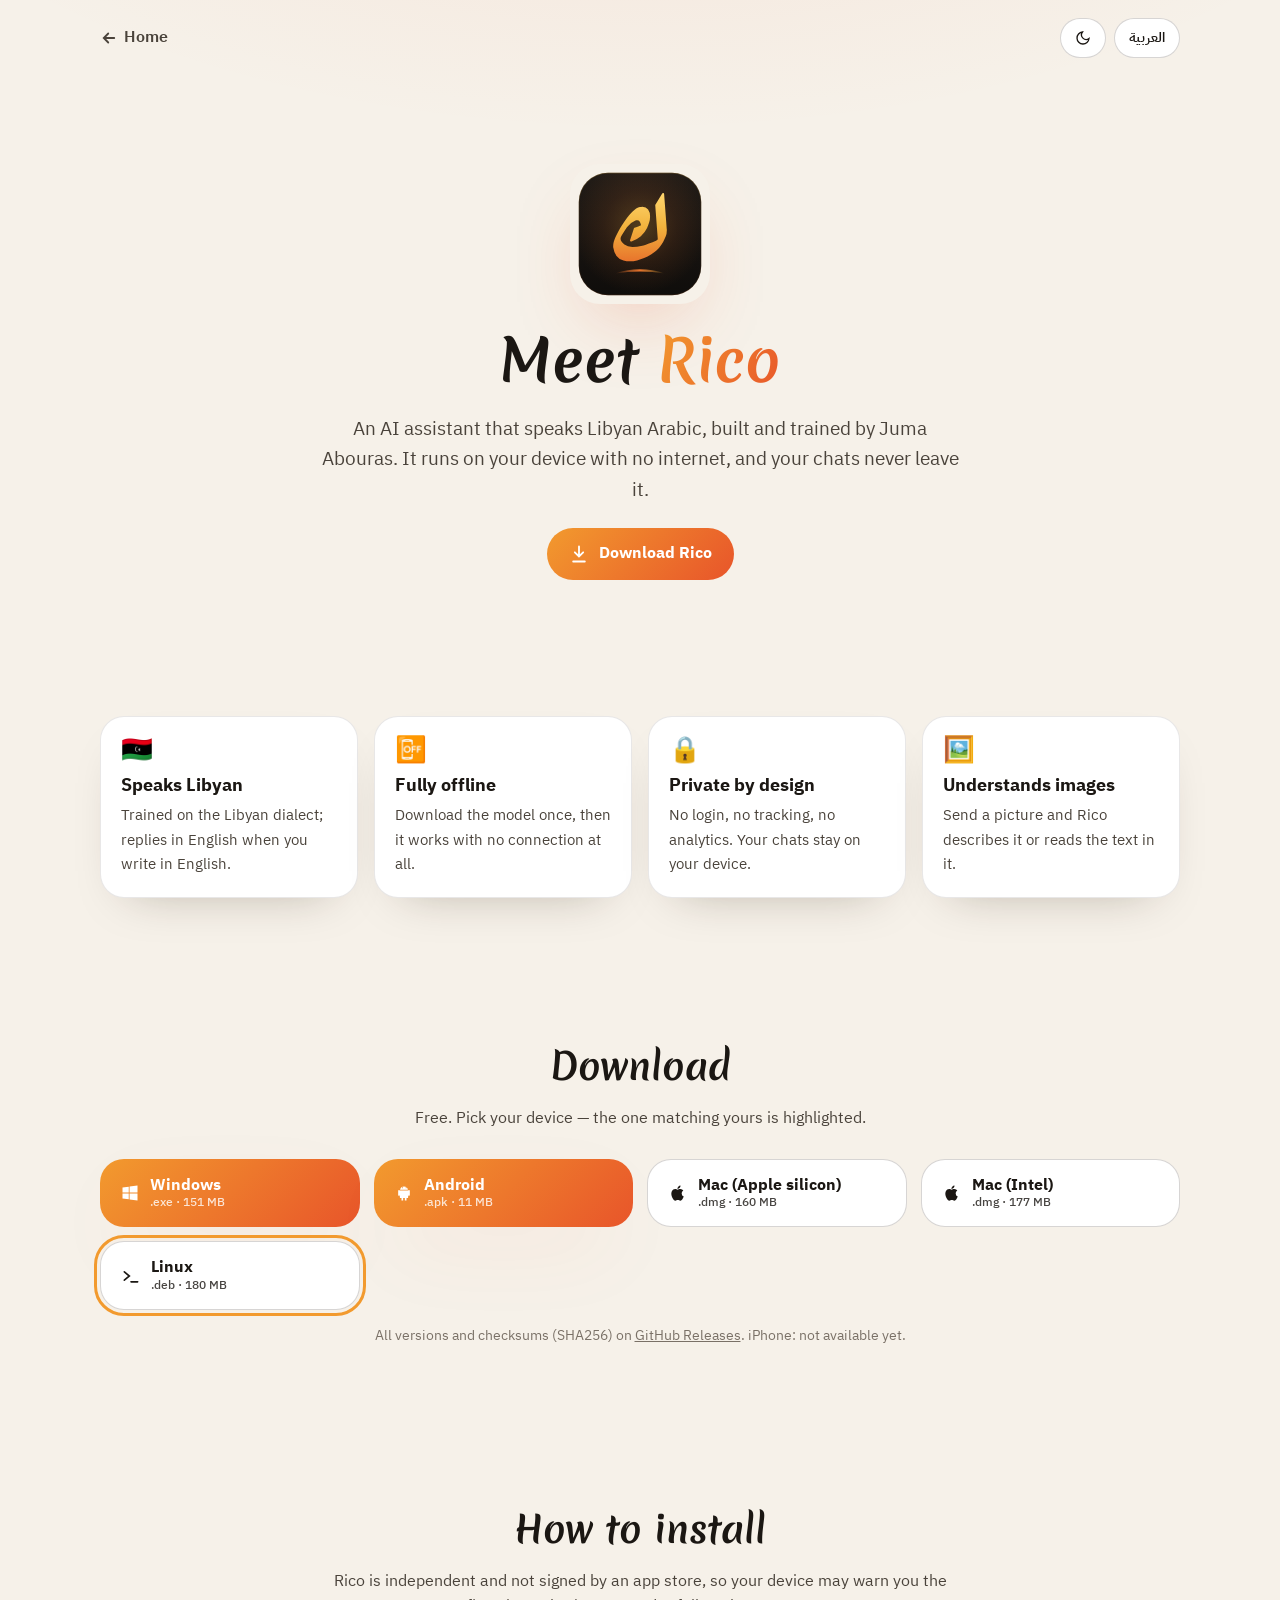
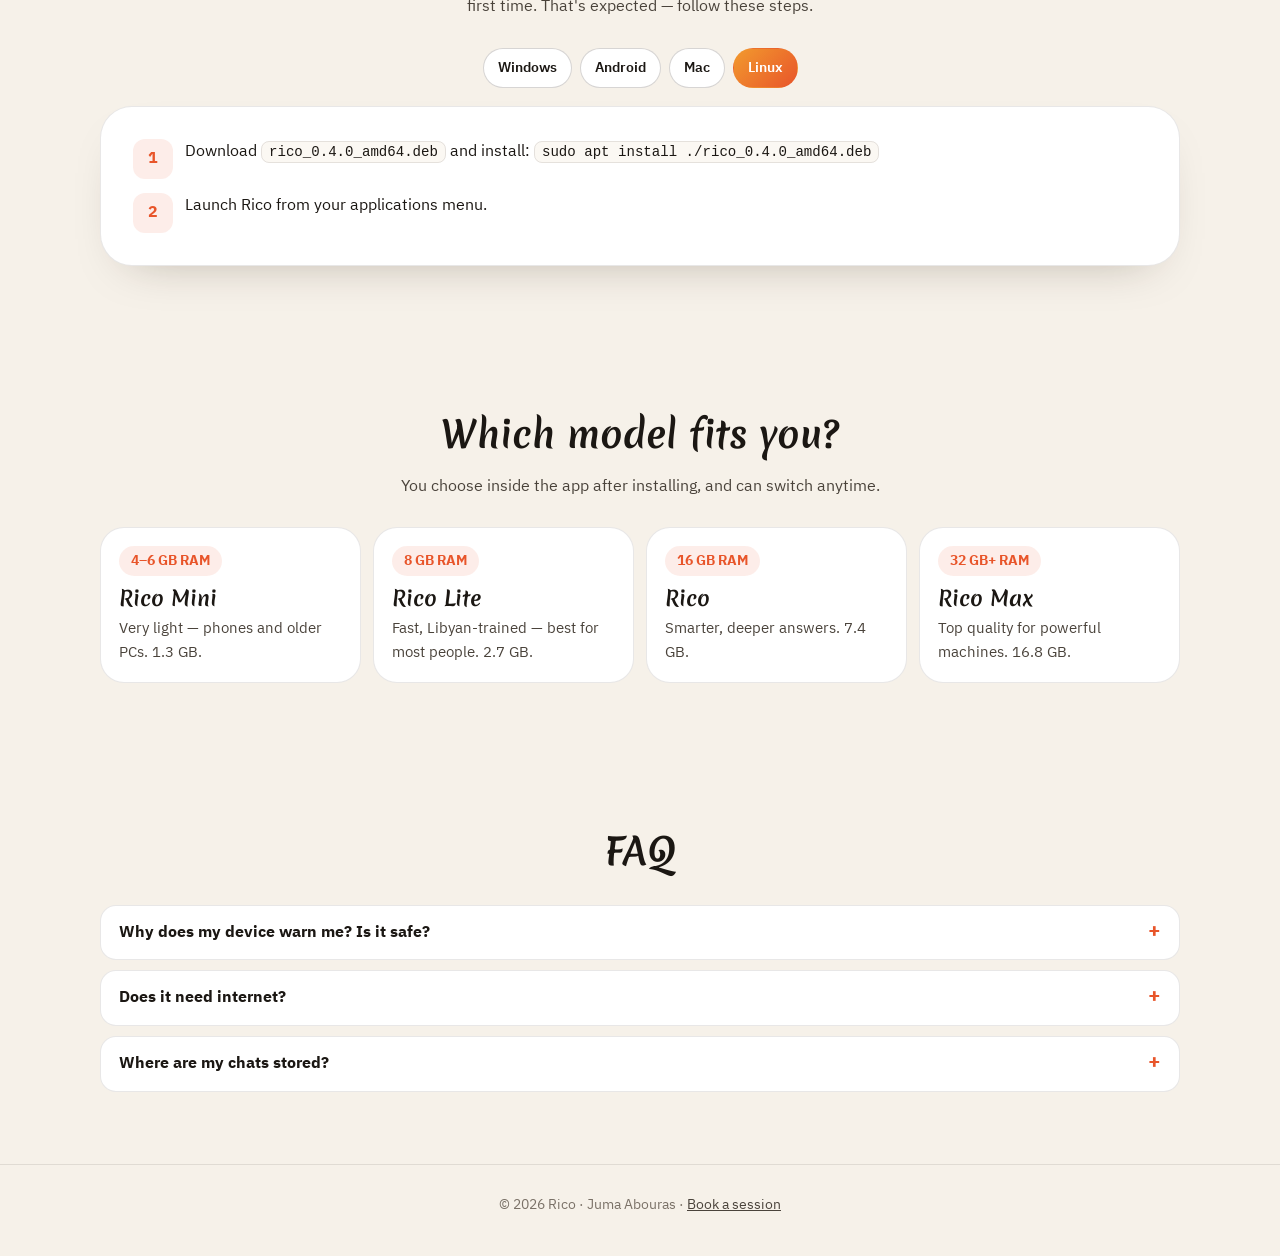
==== docs/rico.html @ ad1e9b64 "Website: home hub + Rico page" ====
<!doctype html>
<html lang="ar" dir="rtl" data-title-ar="ريكو · مساعد ذكي بالليبي بدون إنترنت" data-title-en="Rico · Offline Libyan-dialect AI assistant">
<head>
<meta charset="utf-8">
<meta name="viewport" content="width=device-width, initial-scale=1, viewport-fit=cover">
<title>ريكو · مساعد ذكي بالليبي بدون إنترنت</title>
<meta name="description" content="ريكو مساعد ذكي يحكي ليبي، يخدم على جهازك بدون إنترنت، بلا تسجيل دخول ولا تتبع. حمّله لويندوز وماك ولينكس وأندرويد.">
<meta name="theme-color" content="#F6F1E9" media="(prefers-color-scheme: light)">
<meta name="theme-color" content="#0D0F13" media="(prefers-color-scheme: dark)">
<meta property="og:title" content="ريكو · مساعد ذكي بالليبي بدون إنترنت">
<meta property="og:image" content="assets/icon-256.png">
<link rel="icon" href="assets/icon.svg" type="image/svg+xml">
<link rel="apple-touch-icon" href="assets/icon-256.png">
<link rel="preconnect" href="https://fonts.googleapis.com"><link rel="preconnect" href="https://fonts.gstatic.com" crossorigin>
<link href="https://fonts.googleapis.com/css2?family=IBM+Plex+Sans+Arabic:wght@400;500;600;700&family=Space+Grotesk:wght@400;500;700&display=swap" rel="stylesheet">
<link rel="stylesheet" href="assets/site.css">
<style>html[lang="ar"] .en, html[lang="en"] .ar { display: none !important; }</style>
<script src="assets/site.js"></script>
</head>
<body>
<div class="wrap">
  <header class="bar">
    <a class="back" href="./"><svg width="18" height="18" viewBox="0 0 24 24" fill="none" stroke="currentColor" stroke-width="2.4" stroke-linecap="round"><path d="M19 12H5M11 6l-6 6 6 6"/></svg><span class="ar">الرئيسية</span><span class="en">Home</span></a>
    <div class="tools">
      <button class="chip" id="themeBtn" type="button" aria-label="Theme"><svg viewBox="0 0 24 24" fill="none" stroke="currentColor" stroke-width="2"><path d="M21 12.8A9 9 0 1 1 11.2 3a7 7 0 0 0 9.8 9.8z"/></svg></button>
      <button class="chip" id="langBtn" type="button">English</button>
    </div>
  </header>

  <main>
    <div class="hero">
      <img class="logo-xl" src="assets/icon.svg" alt="Rico">
      <h1><span class="ar">أهلاً، أنا <span class="grad">ريكو</span></span><span class="en">Meet <span class="grad">Rico</span></span></h1>
      <p class="lead">
        <span class="ar">مساعد ذكي يحكي ليبي، طوّره ودرّبه جمعة أبوراس. يخدم على جهازك بدون إنترنت، ومحادثاتك تبقى عندك بس.</span>
        <span class="en">An AI assistant that speaks Libyan Arabic, built and trained by Juma Abouras. It runs on your device with no internet, and your chats never leave it.</span>
      </p>
      <p style="margin-top:22px"><a class="btn" href="#download"><svg viewBox="0 0 24 24" fill="none" stroke="currentColor" stroke-width="2.2" stroke-linecap="round"><path d="M12 3v12M7 10l5 5 5-5M5 21h14"/></svg><span class="ar">حمّل ريكو</span><span class="en">Download Rico</span></a></p>
    </div>

    <section>
      <div class="grid">
        <div class="tile"><div class="em">🇱🇾</div><h3><span class="ar">يحكي ليبي</span><span class="en">Speaks Libyan</span></h3><p><span class="ar">متدرّب على اللهجة الليبية، ويجاوب بالإنجليزي لو كتبتله بالإنجليزي.</span><span class="en">Trained on the Libyan dialect; replies in English when you write in English.</span></p></div>
        <div class="tile"><div class="em">📴</div><h3><span class="ar">بدون إنترنت</span><span class="en">Fully offline</span></h3><p><span class="ar">بعد ما تحمّل النموذج مرة وحدة، يخدم من غير نت تماماً.</span><span class="en">Download the model once, then it works with no connection at all.</span></p></div>
        <div class="tile"><div class="em">🔒</div><h3><span class="ar">خصوصية كاملة</span><span class="en">Private by design</span></h3><p><span class="ar">لا تسجيل دخول، لا تتبع ولا إحصائيات. محادثاتك على جهازك بس.</span><span class="en">No login, no tracking, no analytics. Your chats stay on your device.</span></p></div>
        <div class="tile"><div class="em">🖼️</div><h3><span class="ar">يشوف الصور</span><span class="en">Understands images</span></h3><p><span class="ar">ابعتله صورة، ويوصفها ولا يقرا اللي مكتوب فيها.</span><span class="en">Send a picture and Rico describes it or reads the text in it.</span></p></div>
      </div>
    </section>

    <section id="download">
      <div class="sec-head">
        <h2><span class="ar">حمّل ريكو</span><span class="en">Download</span></h2>
        <p><span class="ar">مجاني. اختار جهازك — الزر اللي يناسب جهازك معلّم.</span><span class="en">Free. Pick your device — the one matching yours is highlighted.</span></p>
      </div>
      <div class="dl">
        <a class="btn" data-os="win" href="https://github.com/giumaa/rico/releases/download/v0.4.0/Rico-Setup-0.4.0-x64.exe"><svg viewBox="0 0 24 24" fill="currentColor"><path d="M3 5.5 10.5 4.4v7.1H3zM11.5 4.3 21 3v8.5h-9.5zM3 12.5h7.5v7.1L3 18.5zM11.5 12.5H21V21l-9.5-1.3z"/></svg><span><span class="ar">ويندوز</span><span class="en">Windows</span><small>.exe · 151 MB</small></span></a>
        <a class="btn" data-os="android" href="https://github.com/giumaa/rico/releases/download/android-v0.2.0/Rico-Android-0.2.0-arm64-v8a.apk"><svg viewBox="0 0 24 24" fill="currentColor"><path d="M7 9h10v8a1 1 0 0 1-1 1h-1v3h-2v-3h-2v3H9v-3H8a1 1 0 0 1-1-1zM5 9.5a1 1 0 0 1 2 0v5a1 1 0 0 1-2 0zm12 0a1 1 0 0 1 2 0v5a1 1 0 0 1-2 0zM7.3 8a4.8 4.8 0 0 1 9.4 0zM9.5 5.8a.6.6 0 1 0 0-.1zm4.4 0a.6.6 0 1 0 0-.1z"/></svg><span><span class="ar">أندرويد</span><span class="en">Android</span><small>.apk · 11 MB</small></span></a>
        <a class="btn ghost" data-os="mac" href="https://github.com/giumaa/rico/releases/download/v0.4.0/Rico-0.4.0-mac-arm64.dmg"><svg viewBox="0 0 24 24" fill="currentColor"><path d="M16.4 12.6c0-2.3 1.9-3.4 2-3.5a4.3 4.3 0 0 0-3.4-1.8c-1.4-.2-2.8.8-3.5.8s-1.8-.8-3-.8a4.5 4.5 0 0 0-3.8 2.3c-1.6 2.8-.4 7 1.2 9.3.8 1.1 1.7 2.4 2.9 2.3 1.2 0 1.6-.7 3-.7s1.8.7 3 .7c1.3 0 2.1-1.1 2.8-2.3a10 10 0 0 0 1.3-2.6 4 4 0 0 1-2.5-3.7zM14.1 5.8A4 4 0 0 0 15 3a4.1 4.1 0 0 0-2.7 1.4 3.8 3.8 0 0 0-1 2.7 3.4 3.4 0 0 0 2.8-1.3z"/></svg><span><span class="ar">ماك (M1 وأحدث)</span><span class="en">Mac (Apple silicon)</span><small>.dmg · 160 MB</small></span></a>
        <a class="btn ghost" href="https://github.com/giumaa/rico/releases/download/v0.4.0/Rico-0.4.0-mac-x64.dmg"><svg viewBox="0 0 24 24" fill="currentColor"><path d="M16.4 12.6c0-2.3 1.9-3.4 2-3.5a4.3 4.3 0 0 0-3.4-1.8c-1.4-.2-2.8.8-3.5.8s-1.8-.8-3-.8a4.5 4.5 0 0 0-3.8 2.3c-1.6 2.8-.4 7 1.2 9.3.8 1.1 1.7 2.4 2.9 2.3 1.2 0 1.6-.7 3-.7s1.8.7 3 .7c1.3 0 2.1-1.1 2.8-2.3a10 10 0 0 0 1.3-2.6 4 4 0 0 1-2.5-3.7zM14.1 5.8A4 4 0 0 0 15 3a4.1 4.1 0 0 0-2.7 1.4 3.8 3.8 0 0 0-1 2.7 3.4 3.4 0 0 0 2.8-1.3z"/></svg><span><span class="ar">ماك (Intel)</span><span class="en">Mac (Intel)</span><small>.dmg · 177 MB</small></span></a>
        <a class="btn ghost" data-os="linux" href="https://github.com/giumaa/rico/releases/download/v0.4.0/rico_0.4.0_amd64.deb"><svg viewBox="0 0 24 24" fill="none" stroke="currentColor" stroke-width="2" stroke-linecap="round"><path d="M4 17l6-5-6-5M12 19h8"/></svg><span><span class="ar">لينكس</span><span class="en">Linux</span><small>.deb · 180 MB</small></span></a>
      </div>
      <p class="note"><span class="ar">الإصدارات كلها والتحقق (SHA256) في</span><span class="en">All versions and checksums (SHA256) on</span> <a href="https://github.com/giumaa/rico/releases">GitHub Releases</a>. <span class="ar">آيفون: مش متوفر توا.</span><span class="en">iPhone: not available yet.</span></p>
    </section>

    <section id="install">
      <div class="sec-head">
        <h2><span class="ar">كيف تثبّته؟</span><span class="en">How to install</span></h2>
        <p><span class="ar">ريكو برنامج مستقل وما عندوش توقيع رسمي من المتاجر، فجهازك ممكن يحذّرك أول مرة. هذا عادي — اتبع الخطوات.</span><span class="en">Rico is independent and not signed by an app store, so your device may warn you the first time. That's expected — follow these steps.</span></p>
      </div>
      <div class="tabs" role="tablist">
        <button class="chip" role="tab" aria-controls="p-win" aria-selected="true"><span class="ar">ويندوز</span><span class="en">Windows</span></button>
        <button class="chip" role="tab" aria-controls="p-android" aria-selected="false"><span class="ar">أندرويد</span><span class="en">Android</span></button>
        <button class="chip" role="tab" aria-controls="p-mac" aria-selected="false"><span class="ar">ماك</span><span class="en">Mac</span></button>
        <button class="chip" role="tab" aria-controls="p-linux" aria-selected="false"><span class="ar">لينكس</span><span class="en">Linux</span></button>
      </div>

      <div class="panel" id="p-win" role="tabpanel">
        <ol class="steps ar">
          <li><span>حمّل ملف <code>Rico-Setup-0.4.0-x64.exe</code>. لو المتصفح قال «الملف مش شائع»، اضغط <b>⋯</b> ثم <b>احتفظ به (Keep)</b>.</span></li>
          <li><span>افتح الملف. لو طلعتلك شاشة زرقا «Windows protected your PC»، اضغط <b>More info</b> وبعدين <b>Run anyway</b>.</span></li>
          <li><span>كمّل التثبيت وافتح ريكو، واختار النموذج اللي يناسب الرام في جهازك (مكتوب على كل بطاقة).</span></li>
          <li><span>استنى التحميل يكمل مرة وحدة — بعدها ريكو يخدم بدون إنترنت.</span></li>
        </ol>
        <ol class="steps en">
          <li><span>Download <code>Rico-Setup-0.4.0-x64.exe</code>. If the browser says the file isn't commonly downloaded, click <b>⋯</b> → <b>Keep</b>.</span></li>
          <li><span>Open it. If a blue "Windows protected your PC" screen appears, click <b>More info</b> → <b>Run anyway</b>.</span></li>
          <li><span>Finish the installer, open Rico and pick the model that matches your RAM (shown on each card).</span></li>
          <li><span>Let the one-time download finish — after that Rico works offline.</span></li>
        </ol>
        <div class="warn"><span class="ar">لو ويندوز منع البرنامج نهائياً (ميزة <b>Smart App Control</b> في ويندوز 11)، ما فيش زر «Run anyway». الحل: الإعدادات ← الخصوصية والأمان ← أمان Windows ← التحكم في التطبيقات والمتصفح ← Smart App Control ← إيقاف. (ملاحظة: الإيقاف ما ينفعش ترجعه بعدين إلا بإعادة تثبيت ويندوز.)</span><span class="en">If Windows blocks it completely (Windows 11 <b>Smart App Control</b>), there's no "Run anyway". Fix: Settings → Privacy &amp; security → Windows Security → App &amp; browser control → Smart App Control → Off. (Note: once off, it can only be turned back on by reinstalling Windows.)</span></div>
      </div>

      <div class="panel" id="p-android" role="tabpanel" hidden>
        <ol class="steps ar">
          <li><span>حمّل ملف <code>Rico-Android-0.2.0-arm64-v8a.apk</code> من التلفون. لو كروم حذّرك، اضغط <b>تنزيل على أي حال</b>.</span></li>
          <li><span>افتح الملف من الإشعارات ولا من «التنزيلات». لو قالك «لأسباب أمنية…»، اضغط <b>الإعدادات</b> وفعّل <b>السماح من هذا المصدر</b>، وارجع.</span></li>
          <li><span>اضغط <b>تثبيت</b>. لو Google Play Protect سألك، اختار <b>تثبيت على أي حال</b> (التطبيق ما يبعث أي بيانات).</span></li>
          <li><span>افتح ريكو واختار النموذج: <b>ريكو ميني</b> لتلفون فيه ٤–٦ جيجا رام، ولا <b>ريكو لايت</b> لـ ٨ جيجا وأكثر. يفضّل تحمّل على واي فاي.</span></li>
        </ol>
        <ol class="steps en">
          <li><span>Download <code>Rico-Android-0.2.0-arm64-v8a.apk</code> on your phone. If Chrome warns you, tap <b>Download anyway</b>.</span></li>
          <li><span>Open it from notifications or Downloads. If you see "For your security…", tap <b>Settings</b>, enable <b>Allow from this source</b>, and go back.</span></li>
          <li><span>Tap <b>Install</b>. If Google Play Protect asks, choose <b>Install anyway</b> (the app sends no data).</span></li>
          <li><span>Open Rico and pick a model: <b>Rico Mini</b> for 4–6 GB RAM phones, or <b>Rico Lite</b> for 8 GB and up. Wi-Fi recommended.</span></li>
        </ol>
      </div>

      <div class="panel" id="p-mac" role="tabpanel" hidden>
        <ol class="steps ar">
          <li><span>حمّل ملف الـ <code>.dmg</code> المناسب لجهازك (M1 وأحدث ولا Intel)، وافتحه واسحب ريكو لمجلد <b>Applications</b>.</span></li>
          <li><span>أول مرة: اضغط كليك يمين على ريكو ← <b>فتح (Open)</b> ← <b>فتح</b>.</span></li>
          <li><span>لو قالك «التطبيق تالف»، افتح Terminal واكتب: <code>xattr -dr com.apple.quarantine /Applications/Rico.app</code> وبعدين افتحه عادي.</span></li>
        </ol>
        <ol class="steps en">
          <li><span>Download the right <code>.dmg</code> (Apple silicon or Intel), open it and drag Rico to <b>Applications</b>.</span></li>
          <li><span>First launch: right-click Rico → <b>Open</b> → <b>Open</b>.</span></li>
          <li><span>If macOS says the app is damaged, run in Terminal: <code>xattr -dr com.apple.quarantine /Applications/Rico.app</code>, then open it normally.</span></li>
        </ol>
      </div>

      <div class="panel" id="p-linux" role="tabpanel" hidden>
        <ol class="steps ar">
          <li><span>حمّل <code>rico_0.4.0_amd64.deb</code> وثبّته: <code>sudo apt install ./rico_0.4.0_amd64.deb</code></span></li>
          <li><span>افتح ريكو من قائمة التطبيقات.</span></li>
        </ol>
        <ol class="steps en">
          <li><span>Download <code>rico_0.4.0_amd64.deb</code> and install: <code>sudo apt install ./rico_0.4.0_amd64.deb</code></span></li>
          <li><span>Launch Rico from your applications menu.</span></li>
        </ol>
      </div>
    </section>

    <section>
      <div class="sec-head">
        <h2><span class="ar">أي نموذج يناسبك؟</span><span class="en">Which model fits you?</span></h2>
        <p><span class="ar">تختاره داخل التطبيق بعد التثبيت، وتقدر تبدّله وقت ما تبي.</span><span class="en">You choose inside the app after installing, and can switch anytime.</span></p>
      </div>
      <div class="models">
        <div class="model"><span class="ram"><span class="ar">٤–٦ جيجا رام</span><span class="en">4–6 GB RAM</span></span><h3><span class="ar">ريكو ميني</span><span class="en">Rico Mini</span></h3><p><span class="ar">خفيف هلبا — للتلفونات والأجهزة القديمة. ١٫٣ جيجا.</span><span class="en">Very light — phones and older PCs. 1.3 GB.</span></p></div>
        <div class="model"><span class="ram"><span class="ar">٨ جيجا رام</span><span class="en">8 GB RAM</span></span><h3><span class="ar">ريكو لايت</span><span class="en">Rico Lite</span></h3><p><span class="ar">سريع ومتدرّب على الليبي — الأنسب لأغلب الناس. ٢٫٧ جيجا.</span><span class="en">Fast, Libyan-trained — best for most people. 2.7 GB.</span></p></div>
        <div class="model"><span class="ram"><span class="ar">١٦ جيجا رام</span><span class="en">16 GB RAM</span></span><h3><span class="ar">ريكو</span><span class="en">Rico</span></h3><p><span class="ar">أذكى وأعمق في الشرح. ٧٫٤ جيجا.</span><span class="en">Smarter, deeper answers. 7.4 GB.</span></p></div>
        <div class="model"><span class="ram"><span class="ar">٣٢ جيجا رام وأكثر</span><span class="en">32 GB+ RAM</span></span><h3><span class="ar">ريكو ماكس</span><span class="en">Rico Max</span></h3><p><span class="ar">أعلى جودة للأجهزة القوية. ١٦٫٨ جيجا.</span><span class="en">Top quality for powerful machines. 16.8 GB.</span></p></div>
      </div>
    </section>

    <section>
      <div class="sec-head"><h2><span class="ar">أسئلة</span><span class="en">FAQ</span></h2></div>
      <details><summary><span class="ar">ليش جهازي يحذّرني؟ هل البرنامج آمن؟</span><span class="en">Why does my device warn me? Is it safe?</span></summary><p><span class="ar">التحذير يطلع لأي برنامج ما عندوش شهادة توقيع مدفوعة من المتاجر. ريكو ما يتصلش بالإنترنت إلا وقت تحميل النموذج اللي تختاره انت، وما يبعث أي بيانات.</span><span class="en">The warning appears for any app without a paid store signing certificate. Rico only goes online to download the model you choose, and never sends any data.</span></p></details>
      <details><summary><span class="ar">هل يحتاج إنترنت؟</span><span class="en">Does it need internet?</span></summary><p><span class="ar">بس مرة وحدة لتحميل النموذج. بعدها يخدم بدون نت تماماً.</span><span class="en">Only once, to download the model. After that it works fully offline.</span></p></details>
      <details><summary><span class="ar">وين تتخزن محادثاتي؟</span><span class="en">Where are my chats stored?</span></summary><p><span class="ar">على جهازك بس. تقدر تمسحهم كلهم من الإعدادات.</span><span class="en">Only on your device. You can delete them all from Settings.</span></p></details>
    </section>
  </main>
</div>
<footer><div class="wrap">© 2026 <span class="ar">ريكو · جمعة أبوراس</span><span class="en">Rico · Juma Abouras</span> · <a href="https://giumaa-booking.netlify.app/" target="_blank" rel="noopener"><span class="ar">احجز استشارة</span><span class="en">Book a session</span></a></div></footer>
</body>
</html>
---- docs/assets/site.css ----
@font-face { font-family: "Ruqaa"; src: url("fonts/ArefRuqaa-Bold.woff2") format("woff2"); font-weight: 700; font-display: swap; unicode-range: U+0600-06FF, U+0750-077F, U+08A0-08FF, U+FB50-FDFF, U+FE70-FEFF; }
@font-face { font-family: "Merienda"; src: url("fonts/Merienda-Variable.woff2") format("woff2"); font-weight: 300 900; font-display: swap; }

:root {
  --font-head: "Ruqaa", "Merienda", "IBM Plex Sans Arabic", serif;
  --font-body: "IBM Plex Sans Arabic", "Space Grotesk", system-ui, sans-serif;
  --r-sm: 10px; --r-md: 16px; --r-lg: 24px; --r-xl: 32px;
  --ease: cubic-bezier(.2, .8, .2, 1);
  --bg: #F6F1E9; --bg-2: #EFE7DB; --surface: #FFFFFF; --surface-2: #FBF8F3;
  --line: rgba(33, 27, 20, .10); --line-2: rgba(33, 27, 20, .18);
  --ink: #1B1713; --ink-2: #4A433B; --muted: #7A7167;
  --accent: #E8552A; --accent-2: #F29A2E; --accent-ink: #FFFFFF;
  --accent-soft: rgba(232, 85, 42, .10);
  --glow: 0 30px 80px -30px rgba(232, 85, 42, .35);
  --shadow: 0 1px 0 rgba(255,255,255,.7) inset, 0 20px 50px -30px rgba(40, 25, 10, .35);
  color-scheme: light;
}
@media (prefers-color-scheme: dark) {
  :root:not([data-theme="light"]) {
    --bg: #0D0F13; --bg-2: #13161C; --surface: #171A21; --surface-2: #1D2129;
    --line: rgba(255, 244, 230, .08); --line-2: rgba(255, 244, 230, .16);
    --ink: #F4EDE3; --ink-2: #CFC5B8; --muted: #9A9085;
    --accent: #F06A3A; --accent-2: #F2B33D; --accent-ink: #160D07;
    --accent-soft: rgba(240, 106, 58, .14);
    --glow: 0 30px 90px -30px rgba(240, 106, 58, .45);
    --shadow: 0 1px 0 rgba(255,255,255,.04) inset, 0 24px 60px -30px rgba(0, 0, 0, .7);
    color-scheme: dark;
  }
}
:root[data-theme="dark"] {
  --bg: #0D0F13; --bg-2: #13161C; --surface: #171A21; --surface-2: #1D2129;
  --line: rgba(255, 244, 230, .08); --line-2: rgba(255, 244, 230, .16);
  --ink: #F4EDE3; --ink-2: #CFC5B8; --muted: #9A9085;
  --accent: #F06A3A; --accent-2: #F2B33D; --accent-ink: #160D07;
  --accent-soft: rgba(240, 106, 58, .14);
  --glow: 0 30px 90px -30px rgba(240, 106, 58, .45);
  --shadow: 0 1px 0 rgba(255,255,255,.04) inset, 0 24px 60px -30px rgba(0, 0, 0, .7);
  color-scheme: dark;
}

* { box-sizing: border-box; }
html { -webkit-text-size-adjust: 100%; scroll-behavior: smooth; }
body {
  margin: 0; min-height: 100dvh; background: var(--bg); color: var(--ink);
  font: 16px/1.75 var(--font-body); overflow-x: hidden;
  background-image: radial-gradient(1200px 600px at 50% -10%, var(--accent-soft), transparent 70%);
  transition: background-color .25s var(--ease), color .25s var(--ease);
}
:lang(en) body, html[lang="en"] body { line-height: 1.6; }
a { color: inherit; }
img, svg { display: block; max-width: 100%; }
:focus-visible { outline: 3px solid var(--accent); outline-offset: 3px; border-radius: 8px; }

.wrap { width: min(1080px, 100% - 32px); margin-inline: auto; }

/* top bar */
.bar { display: flex; align-items: center; justify-content: space-between; gap: 12px; padding: 18px 0; }
.brand { display: flex; align-items: center; gap: 10px; text-decoration: none; font: 700 1.35rem/1 var(--font-head); }
.brand img { width: 40px; height: 40px; border-radius: 12px; box-shadow: var(--shadow); }
.tools { display: flex; gap: 8px; }
.chip {
  border: 1px solid var(--line-2); background: var(--surface); color: var(--ink);
  border-radius: 999px; padding: 8px 14px; font: 600 .85rem/1 var(--font-body); cursor: pointer;
  min-height: 40px; display: inline-flex; align-items: center; gap: 6px;
  transition: border-color .2s var(--ease), transform .2s var(--ease);
}
.chip:hover { border-color: var(--accent); }
.chip svg { width: 16px; height: 16px; }

/* hero */
.hero { text-align: center; padding: clamp(32px, 8vw, 88px) 0 clamp(24px, 5vw, 48px); }
.logo-xl { width: clamp(96px, 22vw, 140px); margin: 0 auto 18px; border-radius: 30px; box-shadow: var(--glow); animation: float 6s ease-in-out infinite; }
@keyframes float { 50% { transform: translateY(-6px); } }
h1, h2, h3 { font-family: var(--font-head); font-weight: 700; line-height: 1.35; margin: 0; }
h1 { font-size: clamp(2.1rem, 7vw, 3.6rem); }
h2 { font-size: clamp(1.6rem, 4.6vw, 2.3rem); margin-bottom: 14px; }
h3 { font-size: 1.3rem; }
.lead { color: var(--ink-2); font-size: clamp(1.02rem, 2.6vw, 1.2rem); max-width: 640px; margin: 14px auto 0; }
.grad { background: linear-gradient(120deg, var(--accent-2), var(--accent)); -webkit-background-clip: text; background-clip: text; color: transparent; }

/* big link cards */
.cards { display: grid; grid-template-columns: repeat(auto-fit, minmax(min(100%, 320px), 1fr)); gap: 18px; padding-bottom: 56px; }
.card {
  position: relative; display: flex; flex-direction: column; gap: 10px; text-decoration: none;
  background: var(--surface); border: 1px solid var(--line); border-radius: var(--r-xl); padding: 26px;
  box-shadow: var(--shadow); overflow: hidden;
  transition: transform .25s var(--ease), border-color .25s var(--ease), box-shadow .25s var(--ease);
}
.card::after { content: ""; position: absolute; inset: auto -40% -60% auto; width: 260px; height: 260px; border-radius: 50%; background: var(--accent-soft); filter: blur(10px); }
.card:hover { transform: translateY(-4px); border-color: var(--accent); box-shadow: var(--glow); }
.card .ico { width: 54px; height: 54px; border-radius: 16px; display: grid; place-items: center; background: linear-gradient(135deg, var(--accent-2), var(--accent)); color: var(--accent-ink); }
.card .ico img { width: 54px; height: 54px; border-radius: 16px; }
.card .ico svg { width: 26px; height: 26px; }
.card p { margin: 0; color: var(--ink-2); }
.card .go { margin-top: auto; display: inline-flex; align-items: center; gap: 8px; font-weight: 700; color: var(--accent); }
[dir="rtl"] .card .go svg { transform: scaleX(-1); }

/* buttons */
.btn {
  display: inline-flex; align-items: center; justify-content: center; gap: 10px; min-height: 52px;
  padding: 12px 22px; border-radius: 999px; border: 0; cursor: pointer; text-decoration: none;
  background: linear-gradient(135deg, var(--accent-2), var(--accent)); color: var(--accent-ink);
  font: 700 1rem/1.2 var(--font-body); box-shadow: var(--glow);
  transition: transform .2s var(--ease), filter .2s var(--ease);
}
.btn:hover { transform: translateY(-2px); filter: saturate(1.1); }
.btn.ghost { background: var(--surface); color: var(--ink); border: 1px solid var(--line-2); box-shadow: none; }
.btn svg { width: 20px; height: 20px; flex: none; }
.btn small { display: block; font-weight: 500; opacity: .8; font-size: .78rem; }

/* sections */
section { padding: clamp(36px, 7vw, 72px) 0; }
.sec-head { text-align: center; margin-bottom: 28px; }
.sec-head p { color: var(--ink-2); margin: 0 auto; max-width: 620px; }
.grid { display: grid; gap: 16px; grid-template-columns: repeat(auto-fit, minmax(min(100%, 230px), 1fr)); }
.tile { background: var(--surface); border: 1px solid var(--line); border-radius: var(--r-lg); padding: 20px; box-shadow: var(--shadow); }
.tile h3 { font-size: 1.15rem; margin-bottom: 6px; font-family: var(--font-body); font-weight: 700; }
.tile p { margin: 0; color: var(--ink-2); font-size: .96rem; }
.tile .em { font-size: 1.6rem; line-height: 1; margin-bottom: 10px; }

/* downloads */
.dl { display: grid; gap: 14px; grid-template-columns: repeat(auto-fit, minmax(min(100%, 240px), 1fr)); }
.dl a.btn { width: 100%; justify-content: flex-start; text-align: start; border-radius: var(--r-lg); padding: 16px 20px; }
.dl a.btn.mine { outline: 3px solid var(--accent-2); outline-offset: 3px; }
.note { margin-top: 14px; color: var(--muted); font-size: .9rem; text-align: center; }

/* install steps */
.tabs { display: flex; gap: 8px; flex-wrap: wrap; justify-content: center; margin-bottom: 18px; }
.tabs button[aria-selected="true"] { background: linear-gradient(135deg, var(--accent-2), var(--accent)); color: var(--accent-ink); border-color: transparent; }
.panel { background: var(--surface); border: 1px solid var(--line); border-radius: var(--r-xl); padding: clamp(20px, 4vw, 32px); box-shadow: var(--shadow); }
.panel[hidden] { display: none; }
.steps { counter-reset: s; list-style: none; margin: 0; padding: 0; display: grid; gap: 14px; }
.steps li { counter-increment: s; display: grid; grid-template-columns: 40px 1fr; gap: 12px; align-items: start; }
.steps li::before { content: counter(s); width: 40px; height: 40px; border-radius: 12px; display: grid; place-items: center; font-weight: 700; background: var(--accent-soft); color: var(--accent); }
.steps b { color: var(--ink); }
code, kbd { font-family: ui-monospace, "JetBrains Mono", Consolas, monospace; font-size: .88em; background: var(--surface-2); border: 1px solid var(--line); border-radius: 8px; padding: 2px 7px; direction: ltr; unicode-bidi: isolate; overflow-wrap: anywhere; }
.warn { margin-top: 18px; padding: 14px 16px; border-radius: var(--r-md); background: var(--accent-soft); border: 1px solid var(--line-2); color: var(--ink-2); font-size: .95rem; }

/* models table */
.models { display: grid; gap: 12px; grid-template-columns: repeat(auto-fit, minmax(min(100%, 220px), 1fr)); }
.model { background: var(--surface); border: 1px solid var(--line); border-radius: var(--r-lg); padding: 18px; }
.model .ram { display: inline-block; font-weight: 700; color: var(--accent); background: var(--accent-soft); border-radius: 999px; padding: 4px 12px; font-size: .85rem; margin-bottom: 8px; }
.model h3 { font-family: var(--font-head); }
.model p { margin: 4px 0 0; color: var(--ink-2); font-size: .94rem; }

/* faq */
details { background: var(--surface); border: 1px solid var(--line); border-radius: var(--r-md); padding: 14px 18px; }
details + details { margin-top: 10px; }
summary { cursor: pointer; font-weight: 700; list-style: none; display: flex; justify-content: space-between; gap: 12px; }
summary::-webkit-details-marker { display: none; }
summary::after { content: "+"; color: var(--accent); font-size: 1.3rem; line-height: 1; }
details[open] summary::after { content: "–"; }
details p { margin: 10px 0 0; color: var(--ink-2); }

footer { border-top: 1px solid var(--line); padding: 28px 0 40px; color: var(--muted); font-size: .9rem; text-align: center; }
footer a { color: var(--ink-2); }

.back { display: inline-flex; align-items: center; gap: 6px; text-decoration: none; color: var(--ink-2); font-weight: 600; }
[dir="rtl"] .back svg { transform: scaleX(-1); }

@media (max-width: 560px) {
  .bar { padding: 12px 0; }
  .brand span { display: none; }
  .card { padding: 22px; }
}
@media (prefers-reduced-motion: reduce) {
  *, *::before, *::after { animation: none !important; transition: none !important; scroll-behavior: auto !important; }
}
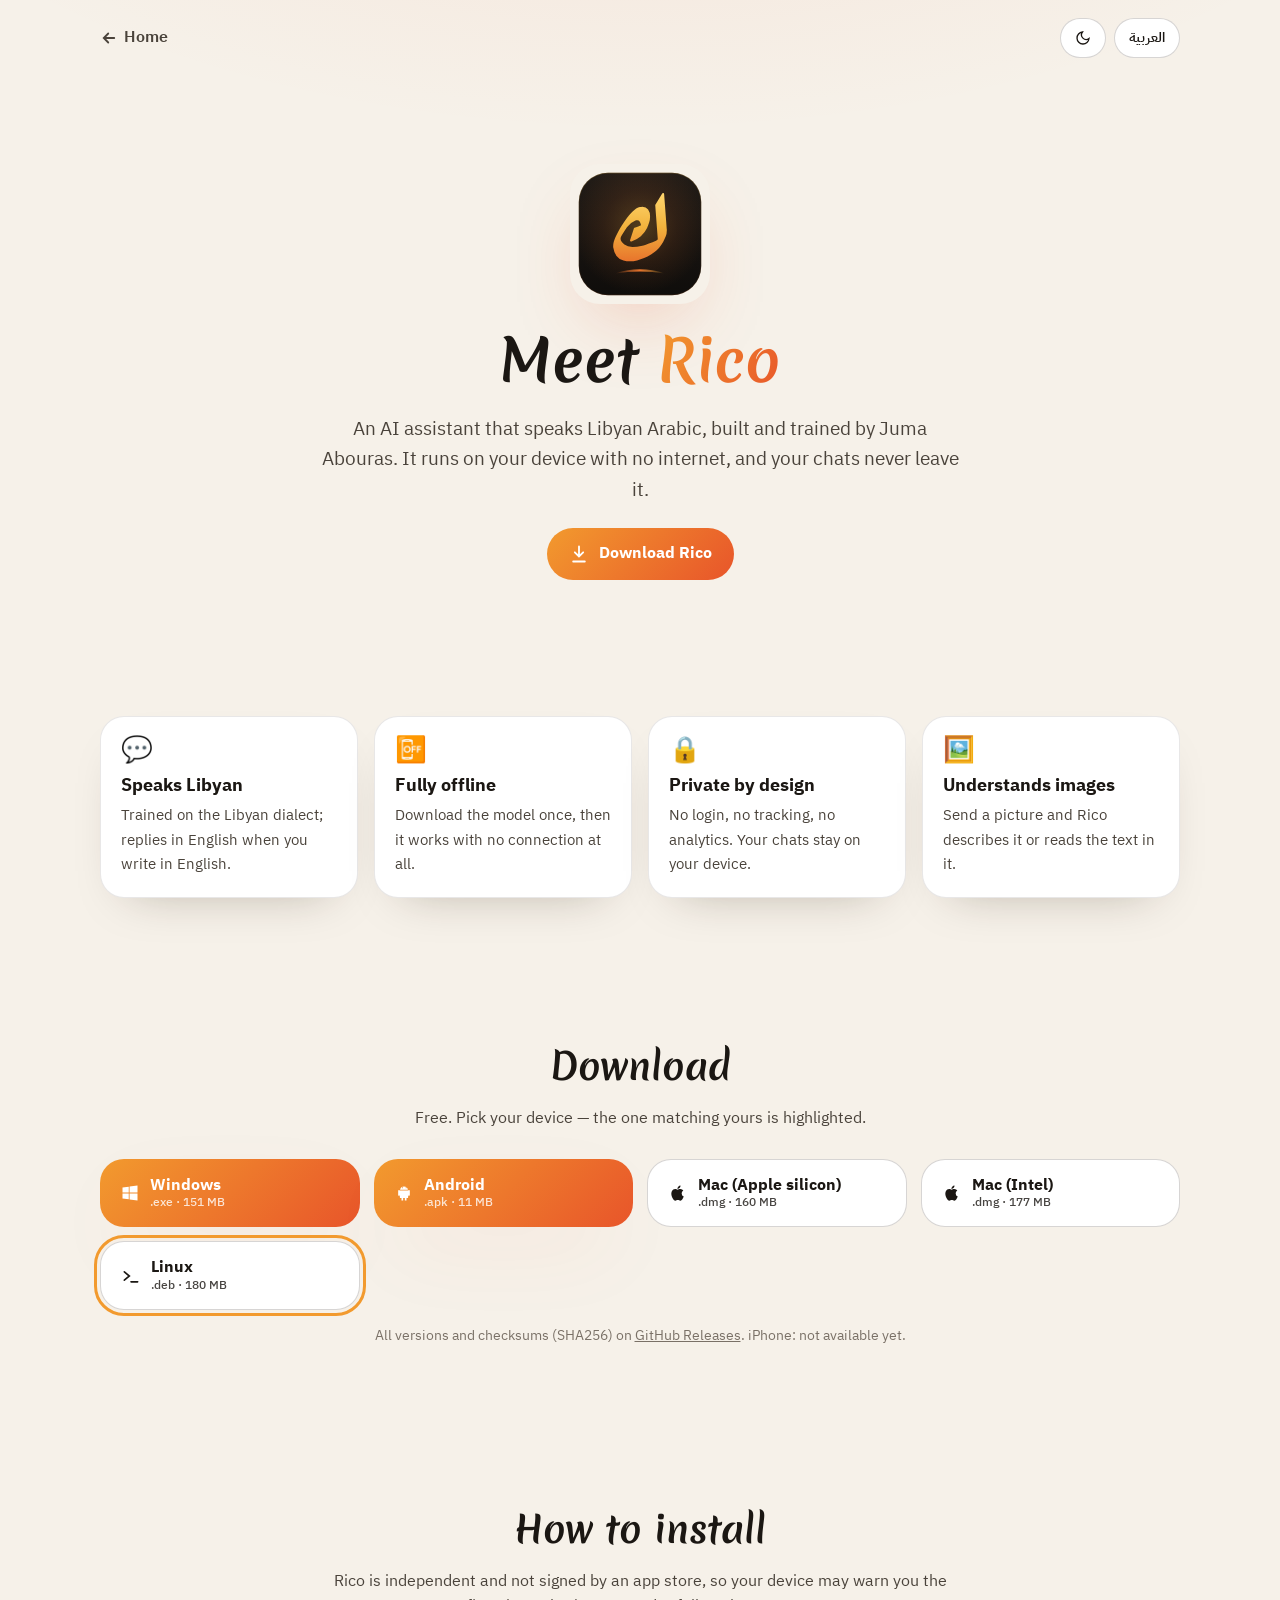
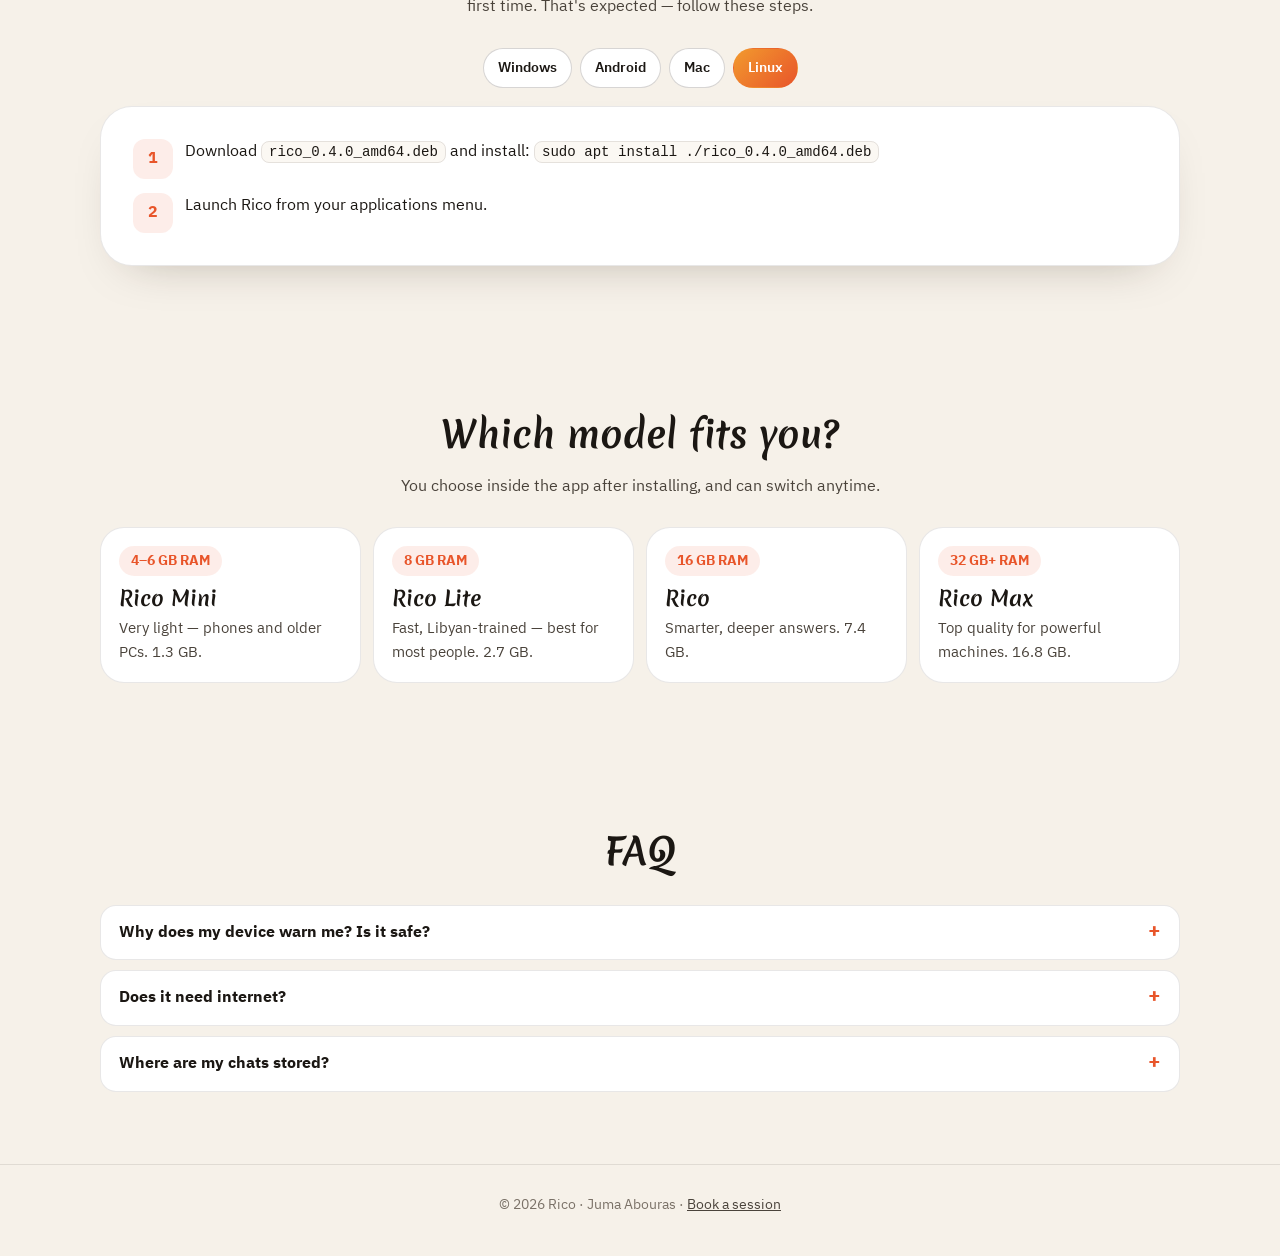
==== commit c181f265: "Website: fix size labels in RTL, swap flag emoji, add QR" ====
--- a/docs/rico.html
+++ b/docs/rico.html
@@ -40,7 +40,7 @@
 
     <section>
       <div class="grid">
-        <div class="tile"><div class="em">🇱🇾</div><h3><span class="ar">يحكي ليبي</span><span class="en">Speaks Libyan</span></h3><p><span class="ar">متدرّب على اللهجة الليبية، ويجاوب بالإنجليزي لو كتبتله بالإنجليزي.</span><span class="en">Trained on the Libyan dialect; replies in English when you write in English.</span></p></div>
+        <div class="tile"><div class="em">💬</div><h3><span class="ar">يحكي ليبي</span><span class="en">Speaks Libyan</span></h3><p><span class="ar">متدرّب على اللهجة الليبية، ويجاوب بالإنجليزي لو كتبتله بالإنجليزي.</span><span class="en">Trained on the Libyan dialect; replies in English when you write in English.</span></p></div>
         <div class="tile"><div class="em">📴</div><h3><span class="ar">بدون إنترنت</span><span class="en">Fully offline</span></h3><p><span class="ar">بعد ما تحمّل النموذج مرة وحدة، يخدم من غير نت تماماً.</span><span class="en">Download the model once, then it works with no connection at all.</span></p></div>
         <div class="tile"><div class="em">🔒</div><h3><span class="ar">خصوصية كاملة</span><span class="en">Private by design</span></h3><p><span class="ar">لا تسجيل دخول، لا تتبع ولا إحصائيات. محادثاتك على جهازك بس.</span><span class="en">No login, no tracking, no analytics. Your chats stay on your device.</span></p></div>
         <div class="tile"><div class="em">🖼️</div><h3><span class="ar">يشوف الصور</span><span class="en">Understands images</span></h3><p><span class="ar">ابعتله صورة، ويوصفها ولا يقرا اللي مكتوب فيها.</span><span class="en">Send a picture and Rico describes it or reads the text in it.</span></p></div>
--- a/docs/assets/site.css
+++ b/docs/assets/site.css
@@ -166,3 +166,6 @@
 @media (prefers-reduced-motion: reduce) {
   *, *::before, *::after { animation: none !important; transition: none !important; scroll-behavior: auto !important; }
 }
+
+.btn small { direction: ltr; unicode-bidi: isolate; }
+[dir="rtl"] .btn small { text-align: right; }
